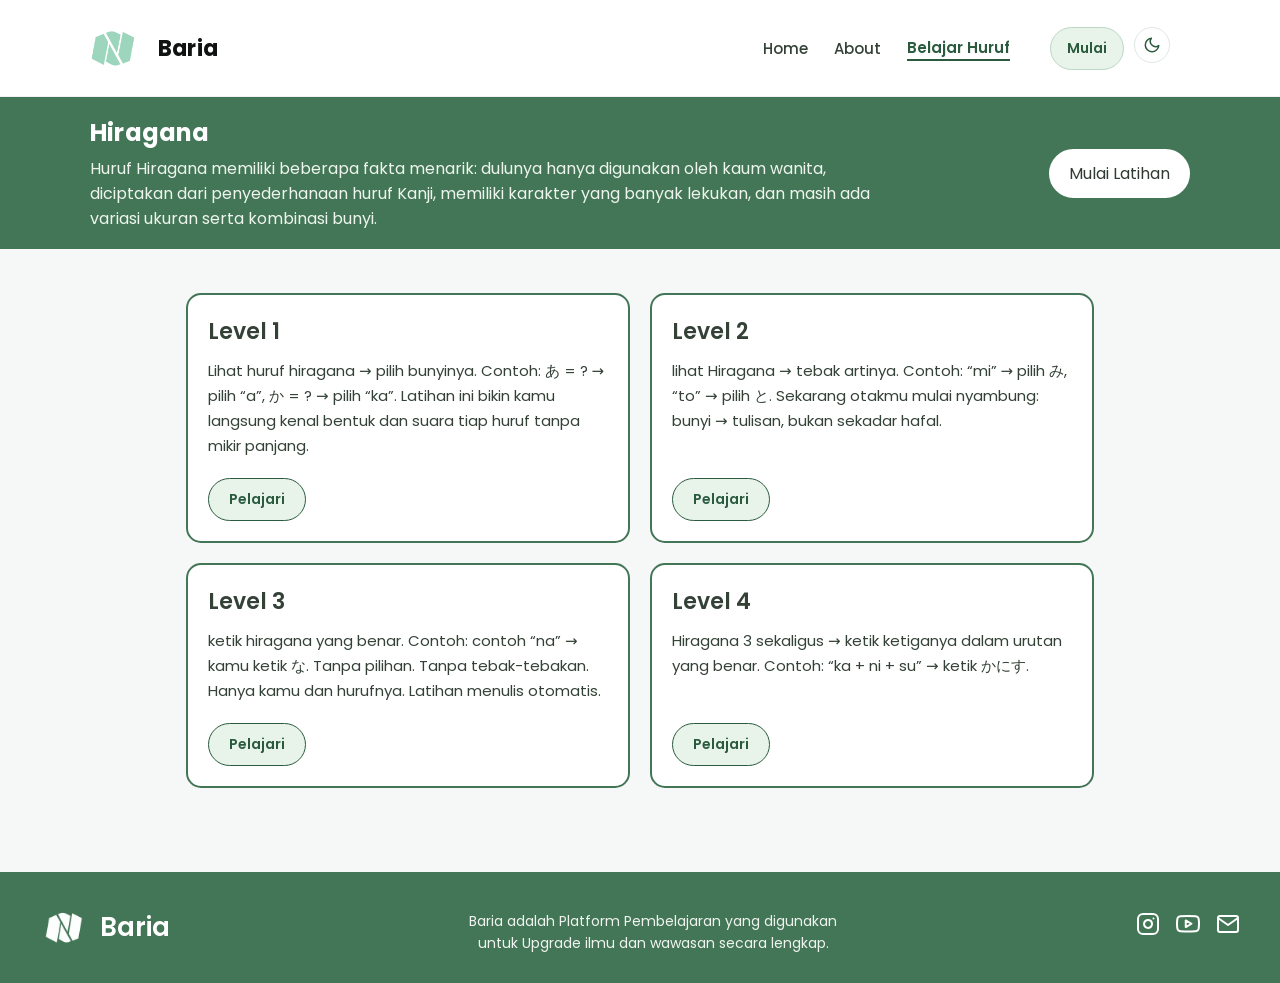
==== learn.html @ 99889b0b "Initial commit" ====
<!DOCTYPE html>
<html lang="en">
<head>
    <meta charset="UTF-8">
    <meta name="viewport" content="width=device-width, initial-scale=1.0">
    <title>Baria — Belajar Hiragana & Katakana Interaktif</title>
    <link rel="preconnect" href="https://fonts.googleapis.com">
    <link rel="preconnect" href="https://fonts.gstatic.com" crossorigin>
    <link href="https://fonts.googleapis.com/css2?family=Poppins:wght@300;400;500;600;700&display=swap" rel="stylesheet">
    <link rel="stylesheet" href="css/learn.css">
</head>
<body>
    <header class="nav">
        <div class="container nav-inner">
          <a href="#" class="brand" aria-label="Beranda Baria">
            <img class="leaf" src="image/hijau.png" alt="Logo Baria">
            <b>Baria</b>
          </a>
    
          <div class="barier">
            <nav class="nav-links" aria-label="Navigasi utama">
                <a href="index.html" >Home</a>
                <a href="#about">About</a>
                <a class="active" href="learn.html">Belajar Huruf</a>
              </nav>
            
            
            <nav class="nav-right">
             <a class="btn btn-primary" onclick="document.getElementById('cta').scrollIntoView({behavior:'smooth'})" href="learn.html">Mulai</a>
              <button class="theme" id="themeToggle" aria-label="Ganti tema siang/malam" title="Tema">
                <svg id="iconMoon" width="18" height="18" viewBox="0 0 24 24" fill="none" stroke="#2b5b3f" stroke-width="2" stroke-linecap="round" stroke-linejoin="round" aria-hidden="true">
                  <path d="M21 12.79A9 9 0 1 1 11.21 3 7 7 0 0 0 21 12.79z"/>
                </svg>
              </button>
            </nav>  
          </div>
        </div>
      </header>
      <section class="kana-banner">
        <div class="kana-inner">
          <div class="kana-text">
            <h2 class="kana-title">Hiragana</h2>
            <p class="kana-desc">
              Huruf Hiragana memiliki beberapa fakta menarik: dulunya hanya digunakan oleh 
              kaum wanita, diciptakan dari penyederhanaan huruf Kanji, memiliki karakter yang 
              banyak lekukan, dan masih ada variasi ukuran serta kombinasi bunyi.
            </p>
          </div>
      
          <div class="kana-cta">
            <a href="learn.html" class="kana-btn">Mulai Latihan</a>
          </div>
        </div>
      </section>


      <div class="deffContainer">

        <div class="deffCard">
         <div class="deffTitle">
            <a href="">Level 1</a>
        </div>
        <div class="deffDescription">
            <a href="">Lihat huruf hiragana → pilih bunyinya.
                Contoh: あ = ? → pilih “a”, か = ? → pilih “ka”.
                Latihan ini bikin kamu langsung kenal bentuk dan suara tiap huruf tanpa mikir panjang.</a>
        </div>
        <div class="deffBtn">
            <a href="">Pelajari</a>
        </div>
     </div>
        <div class="deffCard">
         <div class="deffTitle">
            <a href="">Level 2</a>
        </div>
        <div class="deffDescription">
            <a href="">lihat Hiragana → tebak artinya.
                Contoh: “mi” → pilih み, “to” → pilih と.
                Sekarang otakmu mulai nyambung: bunyi → tulisan, bukan sekadar hafal.</a>
        </div>
        <div class="deffBtn">
            <a href="">Pelajari</a>
        </div>
     </div>
        <div class="deffCard">
         <div class="deffTitle">
            <a href="">Level 3</a>
        </div>
        <div class="deffDescription">
            <a href="">ketik hiragana yang benar.
                Contoh: contoh “na” → kamu ketik な.
                Tanpa pilihan. Tanpa tebak-tebakan. Hanya kamu dan hurufnya. Latihan menulis otomatis.</a>
        </div>
        <div class="deffBtn">
            <a href="">Pelajari</a>
        </div>
     </div>
        <div class="deffCard">
         <div class="deffTitle">
            <a href="">Level 4</a>
        </div>
        <div class="deffDescription">
            <a href="">Hiragana 3 sekaligus → ketik ketiganya dalam urutan yang benar.
                Contoh: “ka + ni + su” → ketik かにす.
                </a>
        </div>
        <div class="deffBtn">
            <a href="">Pelajari</a>
        </div>
     </div>
      </div>





      
<footer class="footer">
    <div class="footer-container">
  
      <!-- Kiri: logo -->
      <div class="footer-left">
        <img src="image/putih.png" alt="Logo Baria" class="footer-logo">
        <h2 class="footer-brand">Baria</h2>
      </div>
  
      <!-- Tengah: teks deskripsi -->
      <div class="footer-center">
        <p>
          Baria adalah Platform Pembelajaran yang digunakan<br>
          untuk Upgrade ilmu dan wawasan secara lengkap.
        </p>
      </div>
  
      <!-- Kanan: ikon sosial -->
      <div class="footer-right">
        <a href="#" aria-label="Instagram" class="social-icon">
          <svg xmlns="http://www.w3.org/2000/svg" width="24" height="24" viewBox="0 0 24 24" fill="none" stroke="currentColor" stroke-width="2" stroke-linecap="round" stroke-linejoin="round" class="iconSosmed"><rect x="2" y="2" width="20" height="20" rx="5" ry="5"></rect><path d="M16 11.37A4 4 0 1 1 12.63 8 4 4 0 0 1 16 11.37z"></path><line x1="17.5" y1="6.5" x2="17.51" y2="6.5"></line></svg>
        </a>
        <a href="#" aria-label="WhatsApp" class="social-icon">
          <svg xmlns="http://www.w3.org/2000/svg" width="24" height="24" viewBox="0 0 24 24" fill="none" stroke="currentColor" stroke-width="2" stroke-linecap="round" stroke-linejoin="round" class="iconSosmed"><path d="M22.54 6.42a2.78 2.78 0 0 0-1.94-2C18.88 4 12 4 12 4s-6.88 0-8.6.46a2.78 2.78 0 0 0-1.94 2A29 29 0 0 0 1 11.75a29 29 0 0 0 .46 5.33A2.78 2.78 0 0 0 3.4 19c1.72.46 8.6.46 8.6.46s6.88 0 8.6-.46a2.78 2.78 0 0 0 1.94-2 29 29 0 0 0 .46-5.25 29 29 0 0 0-.46-5.33z"></path><polygon points="9.75 15.02 15.5 11.75 9.75 8.48 9.75 15.02"></polygon></svg>
        </a>
        <a href="#" aria-label="Email" class="social-icon">
          <svg xmlns="http://www.w3.org/2000/svg" width="24" height="24" viewBox="0 0 24 24" fill="none" stroke="currentColor" stroke-width="2" stroke-linecap="round" stroke-linejoin="round" class="iconSosmed"><path d="M4 4h16c1.1 0 2 .9 2 2v12c0 1.1-.9 2-2 2H4c-1.1 0-2-.9-2-2V6c0-1.1.9-2 2-2z"></path><polyline points="22,6 12,13 2,6"></polyline></svg>
        </a>
      </div>
  
    </div>
  </footer>
      
</body>
</html>
---- css/learn.css ----
body {
    margin: 0;
    font-family: 'Poppins', system-ui, -apple-system, Segoe UI, Roboto, 'Helvetica Neue', Arial, 'Noto Sans', 'Apple Color Emoji', 'Segoe UI Emoji';
    background: #f6f8f7;
    color: #101311;
    -webkit-font-smoothing: antialiased;
    -moz-osx-font-smoothing: grayscale;
  }
  
  .container {
    width: min(1120px, 92%);
    margin: 0 auto;
  }
  
  .nav {
    position: sticky;
    top: 0;
    z-index: 30;
    background: #fff;
    border-bottom: 1px solid rgba(16, 19, 17, 0.06);
  }
  
  .nav-inner {
    display: flex;
    align-items: center;
    justify-content: space-between;
    padding: 14px 0;
  }
  
  .nav-right {
    display: flex;
  }
  
  .barier {
    display: flex;
    margin: 0px 30px 0px 30px;
  }
  
  .brand {
    display: flex;
    align-items: center;
    gap: 10px;
    text-decoration: none;
    color: inherit;
  }
  
  .brand b {
    font-size: 22px;
    letter-spacing: 0.2px;
  }
  
  .leaf {
    width: 68px;
    height: 68px;
  }
  
  .nav-links {
    display: flex;
    gap: 26px;
    align-items: center;
    margin-right: 40px;
  }
  
  .nav-links a {
    color: #334137;
    text-decoration: none;
    font-weight: 500;
    font-size: 15px;
    transition: color 0.3s ease;
  }
  
  .nav-links a:hover {
    color: #4CAF50;
  }
  
  .nav-links a.active {
    color: #2b5b3f; 
    font-weight: 600;
    border-bottom: 2px solid #2b5b3f;
  }

  .btn {
    border: 0;
    cursor: pointer;
    padding: 10px 16px;
    border-radius: 999px;
    font-weight: 600;
    font-size: 14px;
  }
  
  .btn-primary {
    background: #e8f3ea;
    color: #2b5b3f;
    border: 1px solid #bcd8c5;
    text-decoration: none;
  }
  
  .btn-primary:hover {
    transform: translateY(-1px);
    box-shadow: 0 8px 14px rgba(76, 175, 80, 0.15);
  }
  
  .theme {
    width: 36px;
    height: 36px;
    display: grid;
    place-items: center;
    border-radius: 999px;
    border: 1px solid #dfe7e2;
    background: #fff;
    margin-left: 10px;
  }

  .navTxt {
    color: #101311;
  }

.kana-banner{
  background-color: #437656;        
  color: #ffffff;
  padding: 18px 20px;           
}


.kana-inner{
  max-width: 1100px;
  margin: 0 auto;
  display: grid;
  grid-template-columns: 1fr auto;  
  align-items: center;
  gap: 24px;
}

.kana-title{
  margin: 0 0 6px;
  letter-spacing: .2px;
}

.kana-desc{
  margin: 0;
  color: #eef5ef;
  max-width: 780px;                
}


.kana-btn{
  display: inline-block;
  padding: 10px 18px;
  background-color: #ffffff;
  color: #2f3b33;
  border-radius: 999px;
  text-decoration: none;
  border: 2px solid #ffffff;
  transition: transform .15s ease, background-color .15s ease, color .15s ease;
}

.kana-btn:hover{
  background-color: transparent;
  color: #ffffff;
  transform: translateY(-1px);
}

/* Responsive */
@media (max-width: 720px){
  .kana-inner{
    grid-template-columns: 1fr;    
  }
  .kana-cta{
    justify-self: start;
  }
  .kana-title{ font-size: 24px; }
  .kana-desc{ font-size: 13.5px; }
}





/* Footer Utama */
.footer {
  background-color: #437656;  /* warna hijau gelap Baria */
  color: #ffffff;
  padding: 28px 0px;
  font-family: 'Poppins', sans-serif;
  bottom: 0;
  left: 0;
  width: 100%;
  text-align: center;
  margin-top: 70px;
}

.footer-container {
  display: flex;
  justify-content: space-between;
  align-items: center;
  flex-wrap: wrap;
  max-width: 1200px;
  margin: 0 auto;
  
}

/* Logo kiri */
.footer-left {
  display: flex;
  align-items: center;
  gap: 10px;
}

.footer-logo {
  width: 50px;
  height: auto;
}

.footer-brand {
  font-size: 26px;
  font-weight: 600;
  color: #ffffff;
  margin: 0;
}

/* Teks tengah */
.footer-center {
  text-align: center;
  flex: 1;
  min-width: 260px;
  margin-top: 10px;
}

.footer-center p {
  font-size: 14px;
  line-height: 1.6;
  color: #f0f4f0;
  margin: 0;
}

/* Ikon kanan */
.footer-right {
  display: flex;
  align-items: center;
  gap: 16px;
}

.social-icon img {
  width: 26px;
  height: 26px;
  transition: transform 0.2s ease, opacity 0.2s ease;
}

.social-icon:hover img {
  transform: scale(1.1);
  opacity: 0.8;
}

/* Responsif */
@media (max-width: 768px) {
  .footer-container {
    flex-direction: column;
    text-align: center;
    gap: 18px;
  }

  .footer-left {
    justify-content: center;
  }

  .footer-right {
    justify-content: center;
  }
}

.iconSosmed {
  color: white;
}
.deffContainer {
  padding: 14px;
  display: flex;
  justify-content: center;
  align-items: stretch; /* semua card punya tinggi sama */
  flex-wrap: wrap;
  gap: 20px;
  margin-top: 30px;
}

.deffCard {
  width: 400px;
  background-color: #fff;
  border-radius: 15px;
  border: 2px solid #437656;

  /* Flexbox agar tombol tetap di bawah */
  display: flex;
  flex-direction: column;
  justify-content: space-between; 
  padding: 20px;
}

/* Judul */
.deffTitle a {
  color: #334137;
  text-decoration: none;
  font-weight: 600;
  font-size: 22px;
}

/* Deskripsi */
.deffDescription {
  flex: 1; /* biar isi tengah bisa melar */
  margin-top: 10px;
}
.deffDescription a {
  color: #334137;
  text-decoration: none;
  font-weight: 400;
  font-size: 15px;
  line-height: 1.5;
}

/* Tombol */
.deffBtn {
  margin-top: 20px;
  text-align: left;
}
.deffBtn a {
  background: #e8f3ea;
  color: #2b5b3f;
  text-decoration: none;
  border: 1px solid #2b5b3f;
  cursor: pointer;
  padding: 10px 20px;
  border-radius: 999px;
  font-weight: 600;
  font-size: 14px;
  display: inline-block;
}
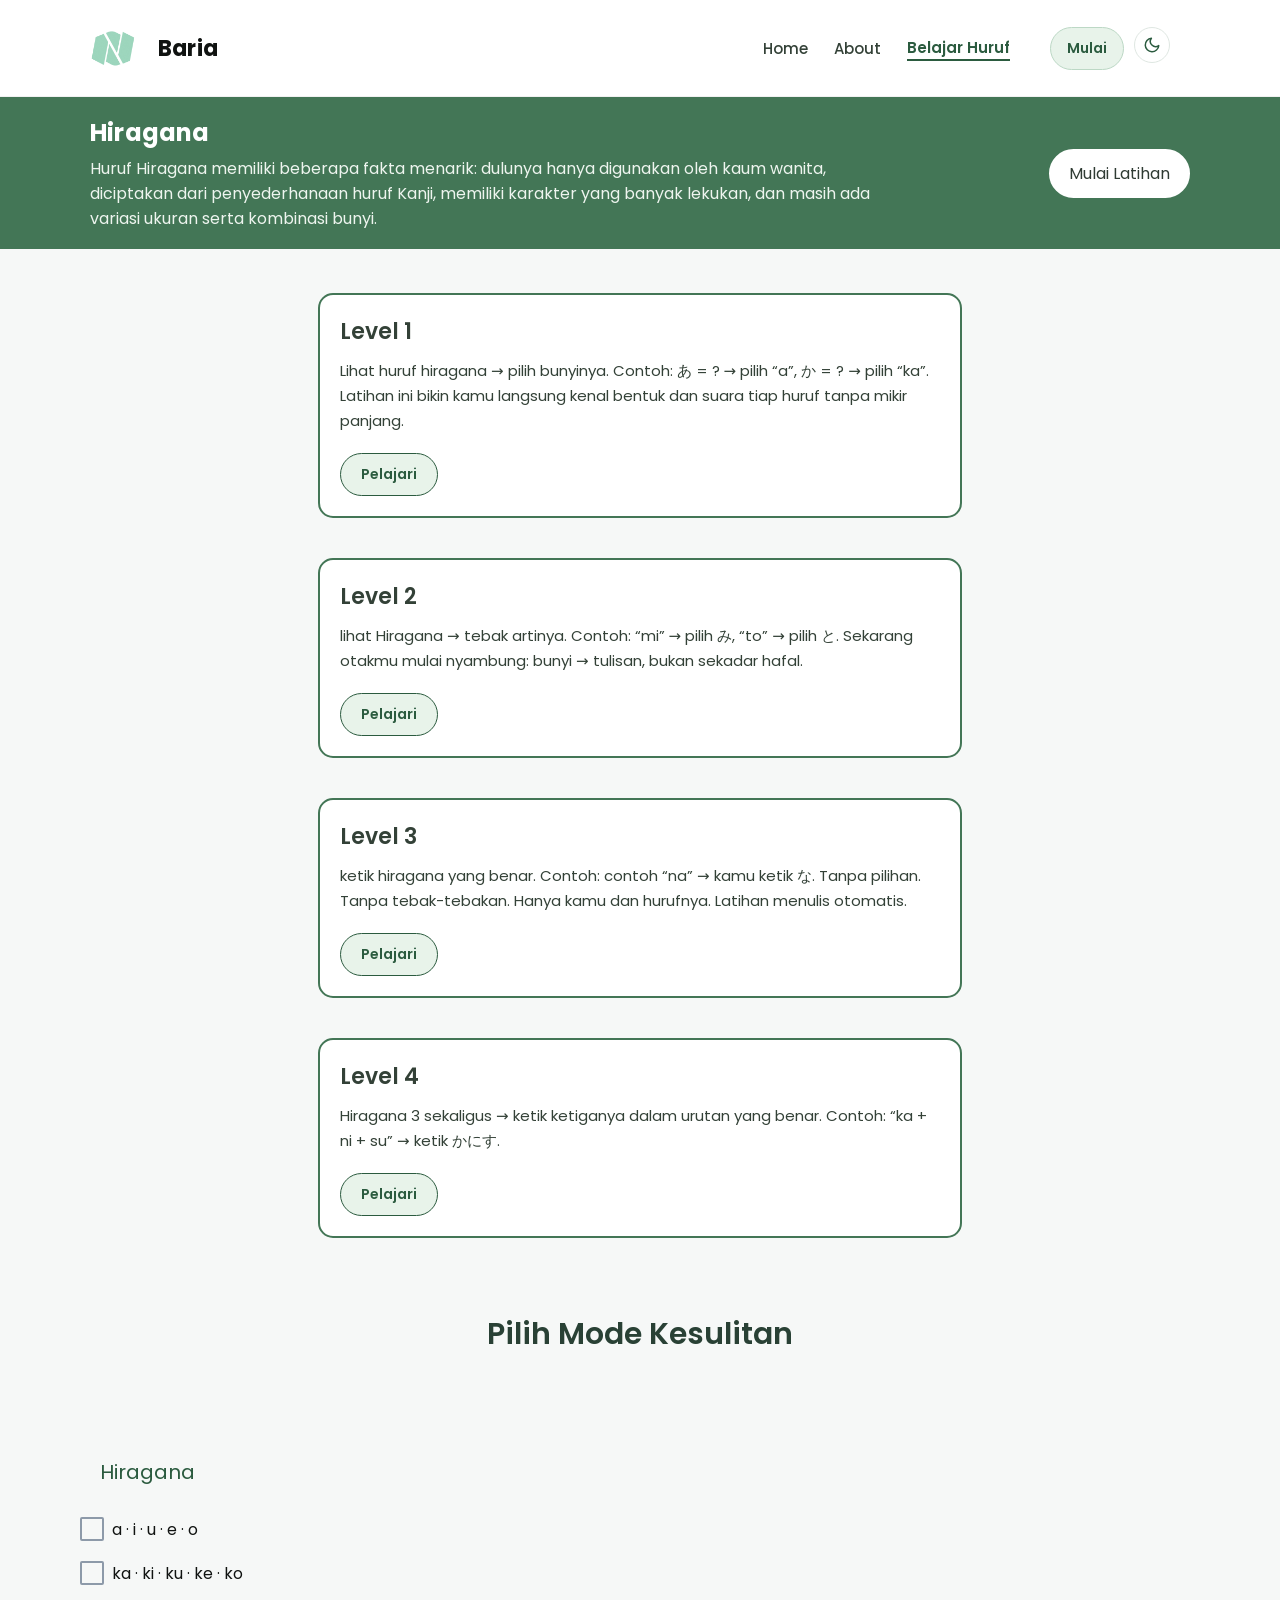
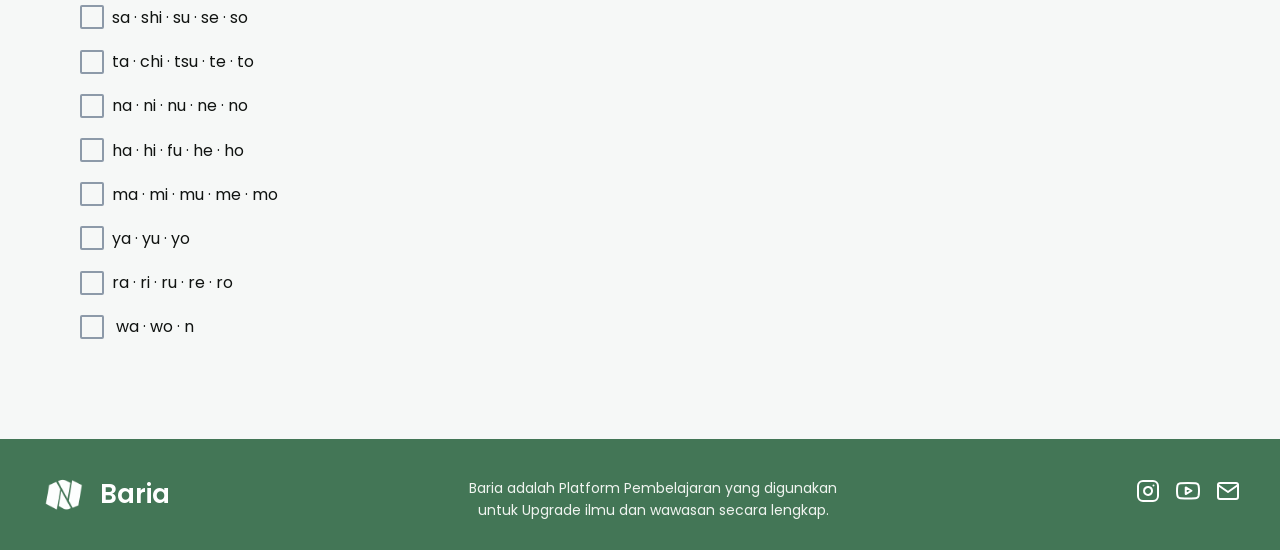
==== commit 90b44576: "Update drill" ====
--- a/learn.html
+++ b/learn.html
@@ -52,69 +52,186 @@
           </div>
         </div>
       </section>
-
-
-      <div class="deffContainer">
-
-        <div class="deffCard">
-         <div class="deffTitle">
-            <a href="">Level 1</a>
-        </div>
-        <div class="deffDescription">
-            <a href="">Lihat huruf hiragana → pilih bunyinya.
-                Contoh: あ = ? → pilih “a”, か = ? → pilih “ka”.
-                Latihan ini bikin kamu langsung kenal bentuk dan suara tiap huruf tanpa mikir panjang.</a>
-        </div>
-        <div class="deffBtn">
-            <a href="">Pelajari</a>
-        </div>
-     </div>
-        <div class="deffCard">
-         <div class="deffTitle">
-            <a href="">Level 2</a>
-        </div>
-        <div class="deffDescription">
-            <a href="">lihat Hiragana → tebak artinya.
-                Contoh: “mi” → pilih み, “to” → pilih と.
-                Sekarang otakmu mulai nyambung: bunyi → tulisan, bukan sekadar hafal.</a>
-        </div>
-        <div class="deffBtn">
-            <a href="">Pelajari</a>
-        </div>
-     </div>
-        <div class="deffCard">
-         <div class="deffTitle">
-            <a href="">Level 3</a>
-        </div>
-        <div class="deffDescription">
-            <a href="">ketik hiragana yang benar.
-                Contoh: contoh “na” → kamu ketik な.
-                Tanpa pilihan. Tanpa tebak-tebakan. Hanya kamu dan hurufnya. Latihan menulis otomatis.</a>
-        </div>
-        <div class="deffBtn">
-            <a href="">Pelajari</a>
-        </div>
-     </div>
-        <div class="deffCard">
-         <div class="deffTitle">
-            <a href="">Level 4</a>
-        </div>
-        <div class="deffDescription">
-            <a href="">Hiragana 3 sekaligus → ketik ketiganya dalam urutan yang benar.
-                Contoh: “ka + ni + su” → ketik かにす.
-                </a>
-        </div>
-        <div class="deffBtn">
-            <a href="">Pelajari</a>
-        </div>
-     </div>
-      </div>
-
-
-
-
-
-      
+       
+
+        <div class="deffContainer">
+          <div class="deffCard">
+           <div class="deffTitle">
+              <a href="">Level 1</a>
+          </div>
+          <div class="deffDescription">
+              <a href="">Lihat huruf hiragana → pilih bunyinya.
+                  Contoh: あ = ? → pilih “a”, か = ? → pilih “ka”.
+                  Latihan ini bikin kamu langsung kenal bentuk dan suara tiap huruf tanpa mikir panjang.</a>
+          </div>
+          <div class="deffBtn">
+              <a href="hiragana/levelone.html">Pelajari</a>
+          </div>
+       </div>
+          <div class="deffCard">
+           <div class="deffTitle">
+              <a href="">Level 2</a>
+          </div>
+          <div class="deffDescription">
+              <a href="">lihat Hiragana → tebak artinya.
+                  Contoh: “mi” → pilih み, “to” → pilih と.
+                  Sekarang otakmu mulai nyambung: bunyi → tulisan, bukan sekadar hafal.</a>
+          </div>
+          <div class="deffBtn">
+              <a href="">Pelajari</a>
+          </div>
+       </div>
+          <div class="deffCard">
+           <div class="deffTitle">
+              <a href="">Level 3</a>
+          </div>
+          <div class="deffDescription">
+              <a href="">ketik hiragana yang benar.
+                  Contoh: contoh “na” → kamu ketik な.
+                  Tanpa pilihan. Tanpa tebak-tebakan. Hanya kamu dan hurufnya. Latihan menulis otomatis.</a>
+          </div>
+          <div class="deffBtn">
+              <a href="">Pelajari</a>
+          </div>
+       </div>
+          <div class="deffCard">
+           <div class="deffTitle">
+              <a href="">Level 4</a>
+          </div>
+          <div class="deffDescription">
+              <a href="">Hiragana 3 sekaligus → ketik ketiganya dalam urutan yang benar.
+                  Contoh: “ka + ni + su” → ketik かにす.
+                  </a>
+          </div>
+          <div class="deffBtn">
+              <a href="">Pelajari</a>
+          </div>
+       </div>
+        </div>  
+
+        <div class="headinp">
+          <a class="titleinp" href="">Pilih Mode Kesulitan</a>
+        </div>
+
+        <div class="inpContainer">
+          <div class="choiceContainer">
+            <div class="choice">
+              <a href="">Hiragana</a>
+            </div>
+          </div>
+          <div class="Inp">
+            <label class="mcui-checkbox">
+              <input type="checkbox">
+              <div>
+                <svg class="mcui-check" viewBox="-2 -2 35 35" aria-hidden="true">
+                  <title>checkmark-circle</title>
+                  <polyline points="7.57 15.87 12.62 21.07 23.43 9.93" />
+                </svg>
+              </div>
+              <div>a · i · u · e · o
+              </div>
+            </label><label class="mcui-checkbox">
+              <input type="checkbox">
+              <div>
+                <svg class="mcui-check" viewBox="-2 -2 35 35" aria-hidden="true">
+                  <title>checkmark-circle</title>
+                  <polyline points="7.57 15.87 12.62 21.07 23.43 9.93" />
+                </svg>
+              </div>
+              <div> ka · ki · ku · ke · ko
+              </div>
+            </label><label class="mcui-checkbox">
+              <input type="checkbox">
+              <div>
+                <svg class="mcui-check" viewBox="-2 -2 35 35" aria-hidden="true">
+                  <title>checkmark-circle</title>
+                  <polyline points="7.57 15.87 12.62 21.07 23.43 9.93" />
+                </svg>
+              </div>
+              <div> sa · shi · su · se · so
+              </div>
+            </label>
+            <label class="mcui-checkbox">
+              <input type="checkbox">
+              <div>
+                <svg class="mcui-check" viewBox="-2 -2 35 35" aria-hidden="true">
+                  <title>checkmark-circle</title>
+                  <polyline points="7.57 15.87 12.62 21.07 23.43 9.93" />
+                </svg>
+              </div>
+              <div> ta · chi · tsu · te · to
+              </div>
+            </label>
+            <label class="mcui-checkbox">
+              <input type="checkbox">
+              <div>
+                <svg class="mcui-check" viewBox="-2 -2 35 35" aria-hidden="true">
+                  <title>checkmark-circle</title>
+                  <polyline points="7.57 15.87 12.62 21.07 23.43 9.93" />
+                </svg>
+              </div>
+              <div>  na · ni · nu · ne · no
+              </div>
+            </label>
+            <label class="mcui-checkbox">
+              <input type="checkbox">
+              <div>
+                <svg class="mcui-check" viewBox="-2 -2 35 35" aria-hidden="true">
+                  <title>checkmark-circle</title>
+                  <polyline points="7.57 15.87 12.62 21.07 23.43 9.93" />
+                </svg>
+              </div>
+              <div>  ha · hi · fu · he · ho
+              </div>
+            </label>
+            <label class="mcui-checkbox">
+              <input type="checkbox">
+              <div>
+                <svg class="mcui-check" viewBox="-2 -2 35 35" aria-hidden="true">
+                  <title>checkmark-circle</title>
+                  <polyline points="7.57 15.87 12.62 21.07 23.43 9.93" />
+                </svg>
+              </div>
+              <div> ma · mi · mu · me · mo
+              </div>
+            </label>
+            <label class="mcui-checkbox">
+              <input type="checkbox">
+              <div>
+                <svg class="mcui-check" viewBox="-2 -2 35 35" aria-hidden="true">
+                  <title>checkmark-circle</title>
+                  <polyline points="7.57 15.87 12.62 21.07 23.43 9.93" />
+                </svg>
+              </div>
+              <div>  ya · yu · yo
+              </div>
+            </label>
+            <label class="mcui-checkbox">
+              <input type="checkbox">
+              <div>
+                <svg class="mcui-check" viewBox="-2 -2 35 35" aria-hidden="true">
+                  <title>checkmark-circle</title>
+                  <polyline points="7.57 15.87 12.62 21.07 23.43 9.93" />
+                </svg>
+              </div>
+              <div>  ra · ri · ru · re · ro
+              </div>
+            </label>
+            <label class="mcui-checkbox">
+              <input type="checkbox">
+              <div>
+                <svg class="mcui-check" viewBox="-2 -2 35 35" aria-hidden="true">
+                  <title>checkmark-circle</title>
+                  <polyline points="7.57 15.87 12.62 21.07 23.43 9.93" />
+                </svg>
+              </div>
+              <div>  wa · wo · n
+              </div>
+            </label>
+          </div>
+  
+        </div>
+
 <footer class="footer">
     <div class="footer-container">
   
--- a/css/learn.css
+++ b/css/learn.css
@@ -277,12 +277,12 @@
   justify-content: center;
   align-items: stretch; /* semua card punya tinggi sama */
   flex-wrap: wrap;
-  gap: 20px;
+  gap: 40px;
   margin-top: 30px;
 }
 
 .deffCard {
-  width: 400px;
+  width: 600px;
   background-color: #fff;
   border-radius: 15px;
   border: 2px solid #437656;
@@ -332,3 +332,131 @@
   font-size: 14px;
   display: inline-block;
 }
+
+
+
+
+.mcui-checkbox {
+  display: flex;
+  align-items: center;
+  user-select: none;
+  padding: 0.6em 0;
+  box-sizing: border-box;
+}
+
+.mcui-checkbox input[type="checkbox"] {
+  position: absolute !important;
+  height: 1px;
+  width: 1px;
+  overflow: hidden;
+  clip: rect(1px, 1px, 1px, 1px);
+}
+
+.mcui-checkbox input[type="checkbox"] + div {
+  border: 2px solid #8d9aa9; /* $grey */
+  height: 1.5em;
+  width: 1.5em;
+  box-sizing: border-box;
+  border-radius: 2px;
+  position: relative;
+}
+
+.mcui-checkbox input[type="checkbox"] ~ div:last-child {
+  padding-left: 0.5em;
+}
+
+.mcui-checkbox input[type="checkbox"]:focus + div,
+.mcui-checkbox input[type="checkbox"]:active + div {
+  outline: 2px dashed #8d9aa9; /* $grey */
+  outline-offset: 2px;
+}
+
+.mcui-checkbox input[type="checkbox"]:checked + div {
+  border-color: #2f6a50; /* $main */
+  transition: border-color 107ms cubic-bezier(0.65, 0.25, 0.56, 0.96); /* $bezier */
+}
+
+.mcui-checkbox input[type="checkbox"]:checked + div .mcui-check {
+  opacity: 1;
+  transition: opacity 107ms cubic-bezier(0.65, 0.25, 0.56, 0.96); /* $bezier */
+}
+
+.mcui-checkbox input[type="checkbox"]:checked + div .mcui-check polyline {
+  animation: dash-check 107ms cubic-bezier(0.65, 0.25, 0.56, 0.96) forwards; /* $bezier */
+}
+
+.mcui-checkbox input[type="checkbox"]:indeterminate + div::after {
+  content: "";
+  height: 4px;
+  width: 60%;
+  left: 20%;
+  top: calc(50% - 2px);
+  position: absolute;
+  background: #8d9aa9; /* $grey */
+  border-radius: 1px;
+}
+
+.mcui-checkbox input[type="checkbox"]:disabled ~ div {
+  color: #8d9aa9; /* $grey */
+  cursor: not-allowed;
+}
+
+.mcui-checkbox input[type="checkbox"]:enabled ~ div {
+  cursor: default;
+}
+
+.mcui-check {
+  height: 100%;
+  width: 100%;
+  transform: scale(1);
+  color: #294135; /* $main */
+  opacity: 0;
+}
+
+.mcui-check polyline {
+  fill: none;
+  transform-origin: 50% 50%;
+  stroke-width: 5px;
+  stroke-dasharray: 22.771367900227325;
+  stroke: currentcolor;
+}
+
+.deffInContainer{
+  display: flex;
+}
+
+.inpContainer {
+  padding: 20px;
+  justify-content: center;
+  align-items: center;
+  padding-left: 80px;
+}
+
+.inp {
+  display: flex;
+}
+
+.headinp {
+display: flex;
+align-items: center;
+justify-content: center;
+padding: 60px;
+}
+
+.titleinp{
+color: #294135;
+font-size: 30px;
+font-weight: 600;
+text-decoration: none;
+}
+
+.choiceContainer {
+padding: 20px;
+
+}
+
+.choice a {
+text-decoration: none;
+color: #2b5b3f;
+font-size: 20px;
+}
